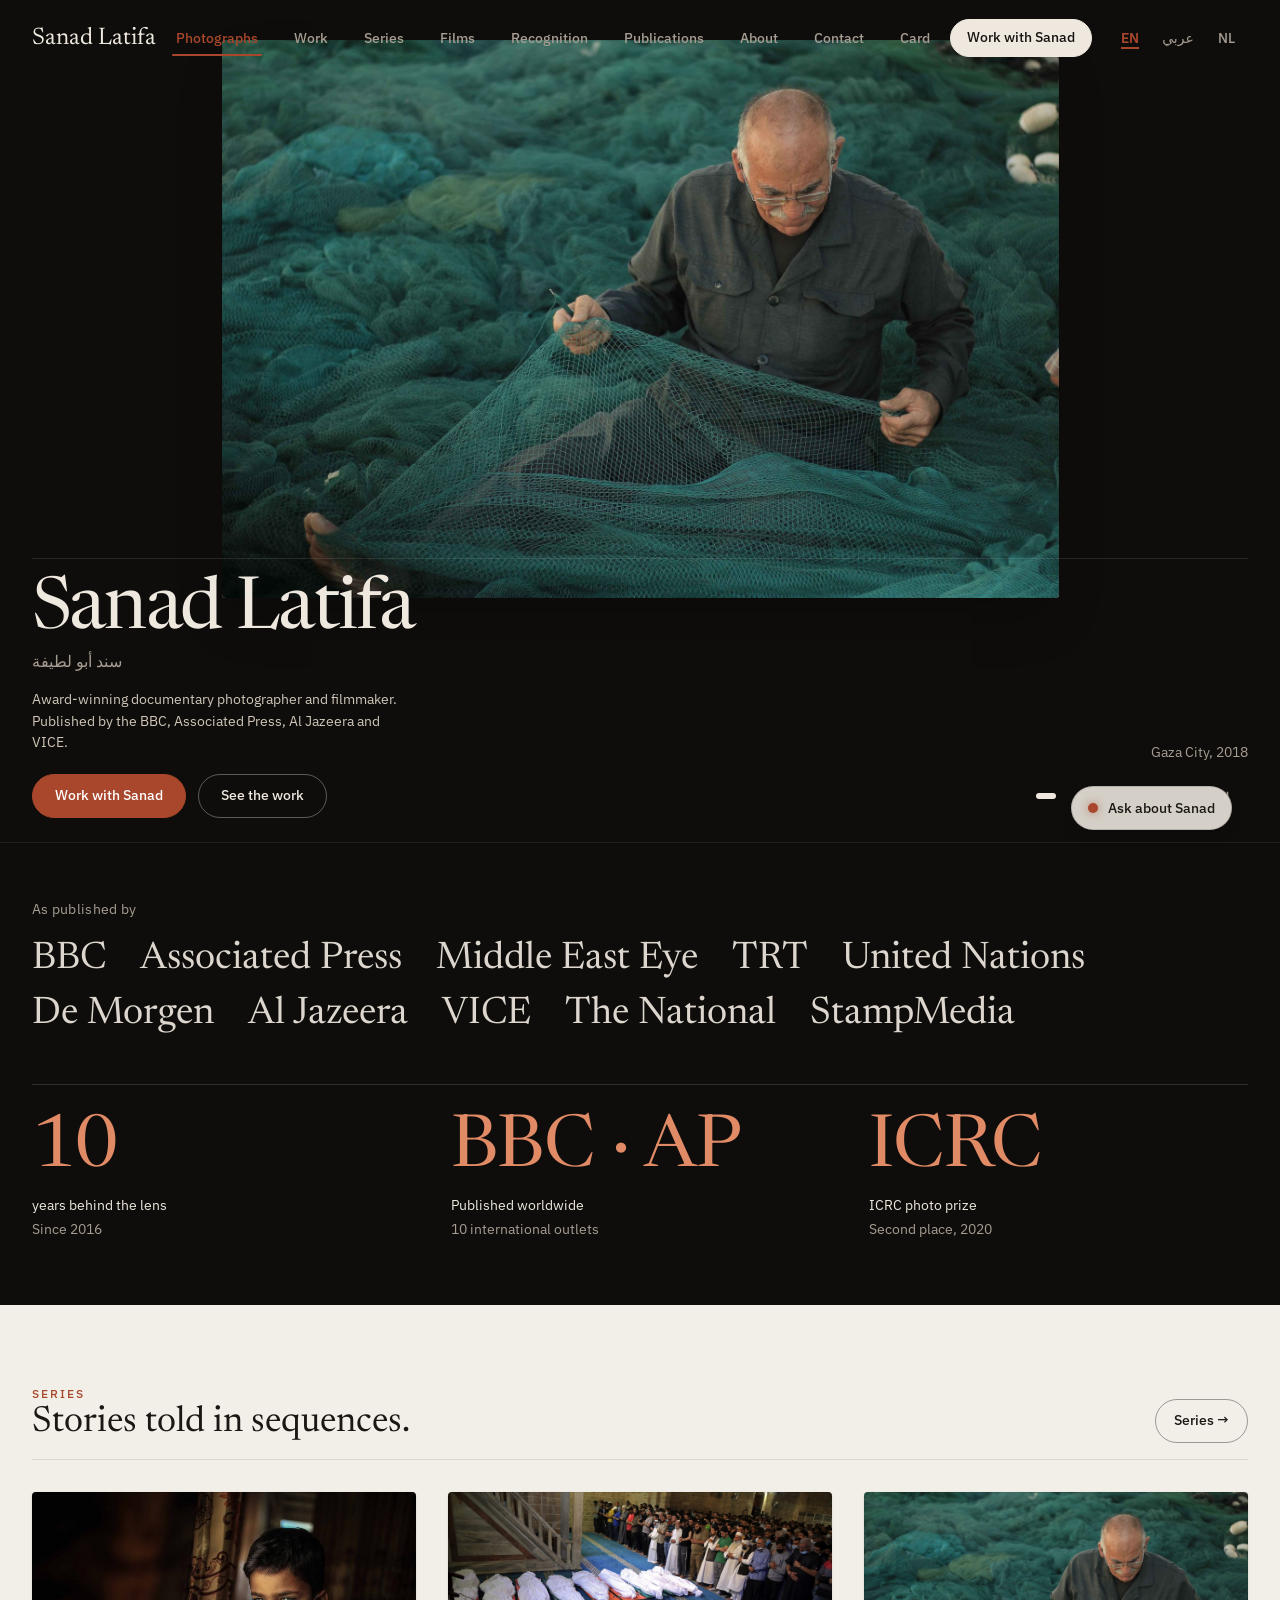
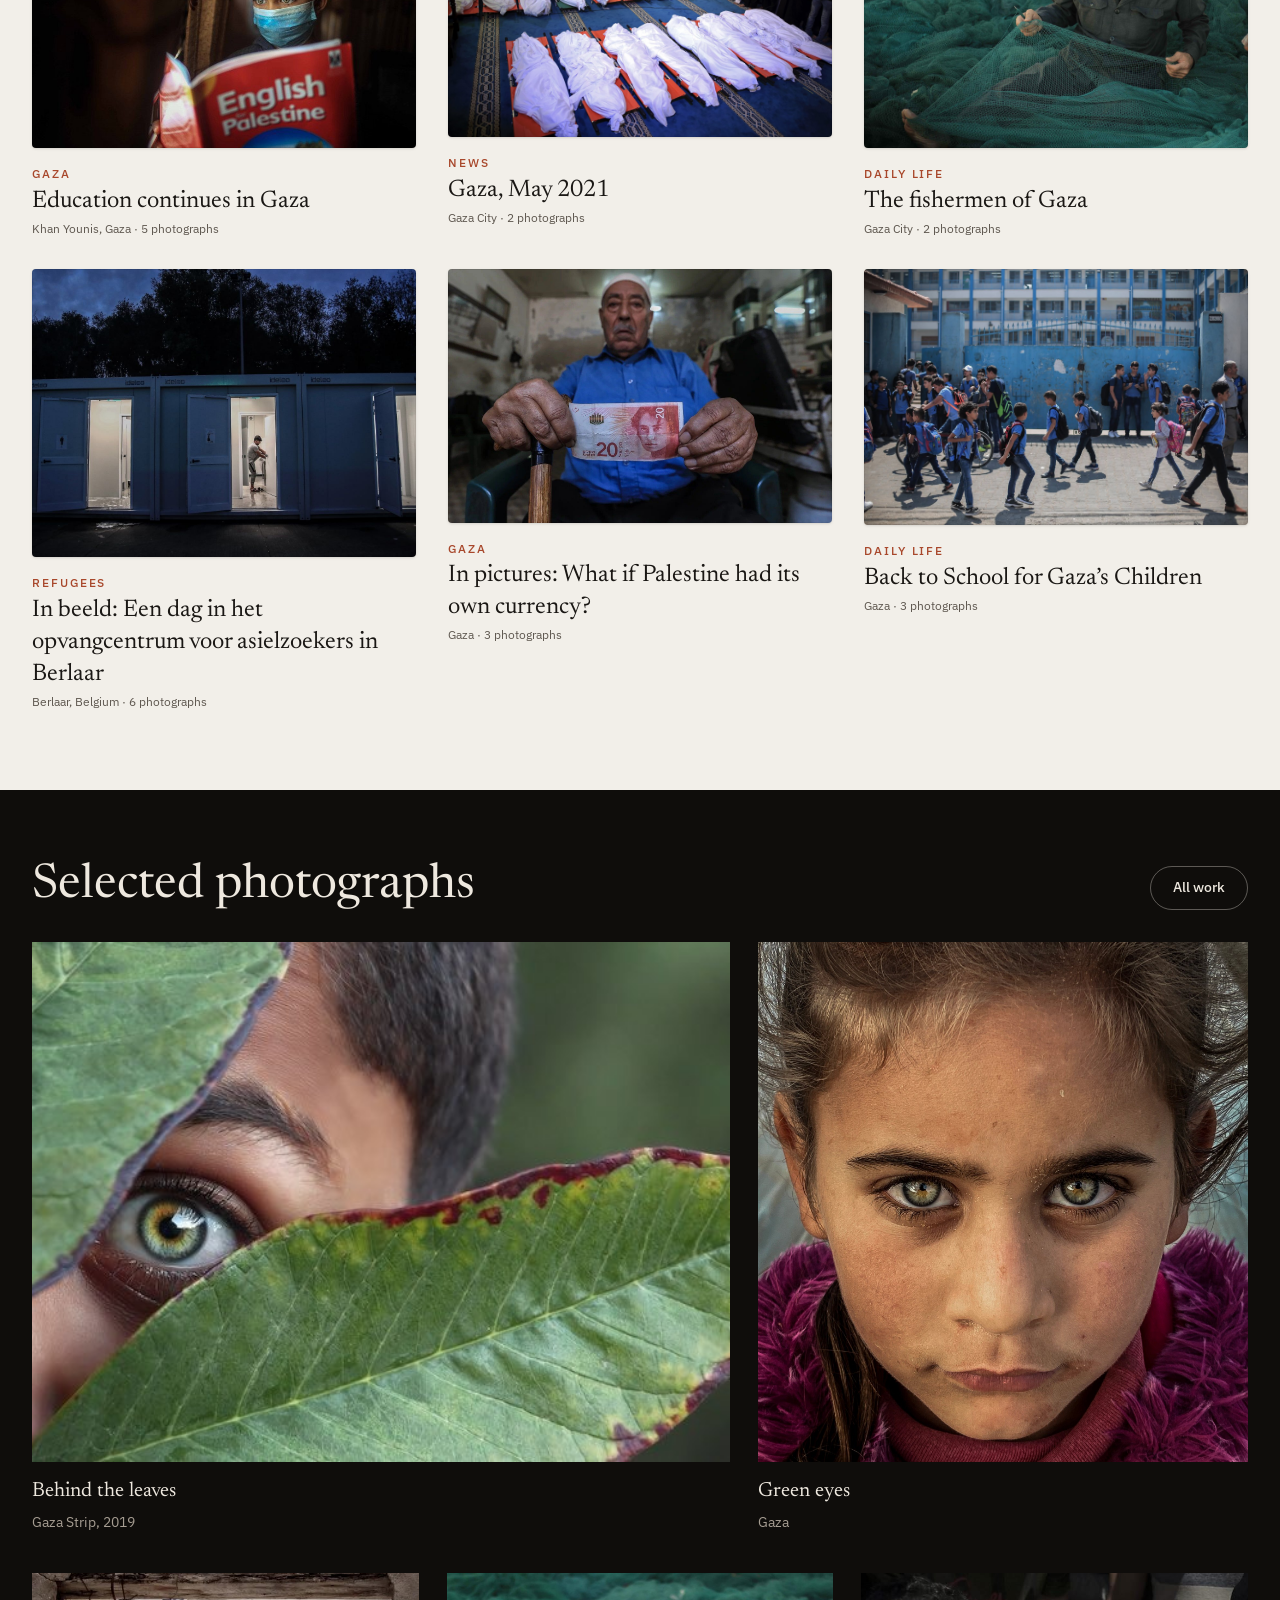
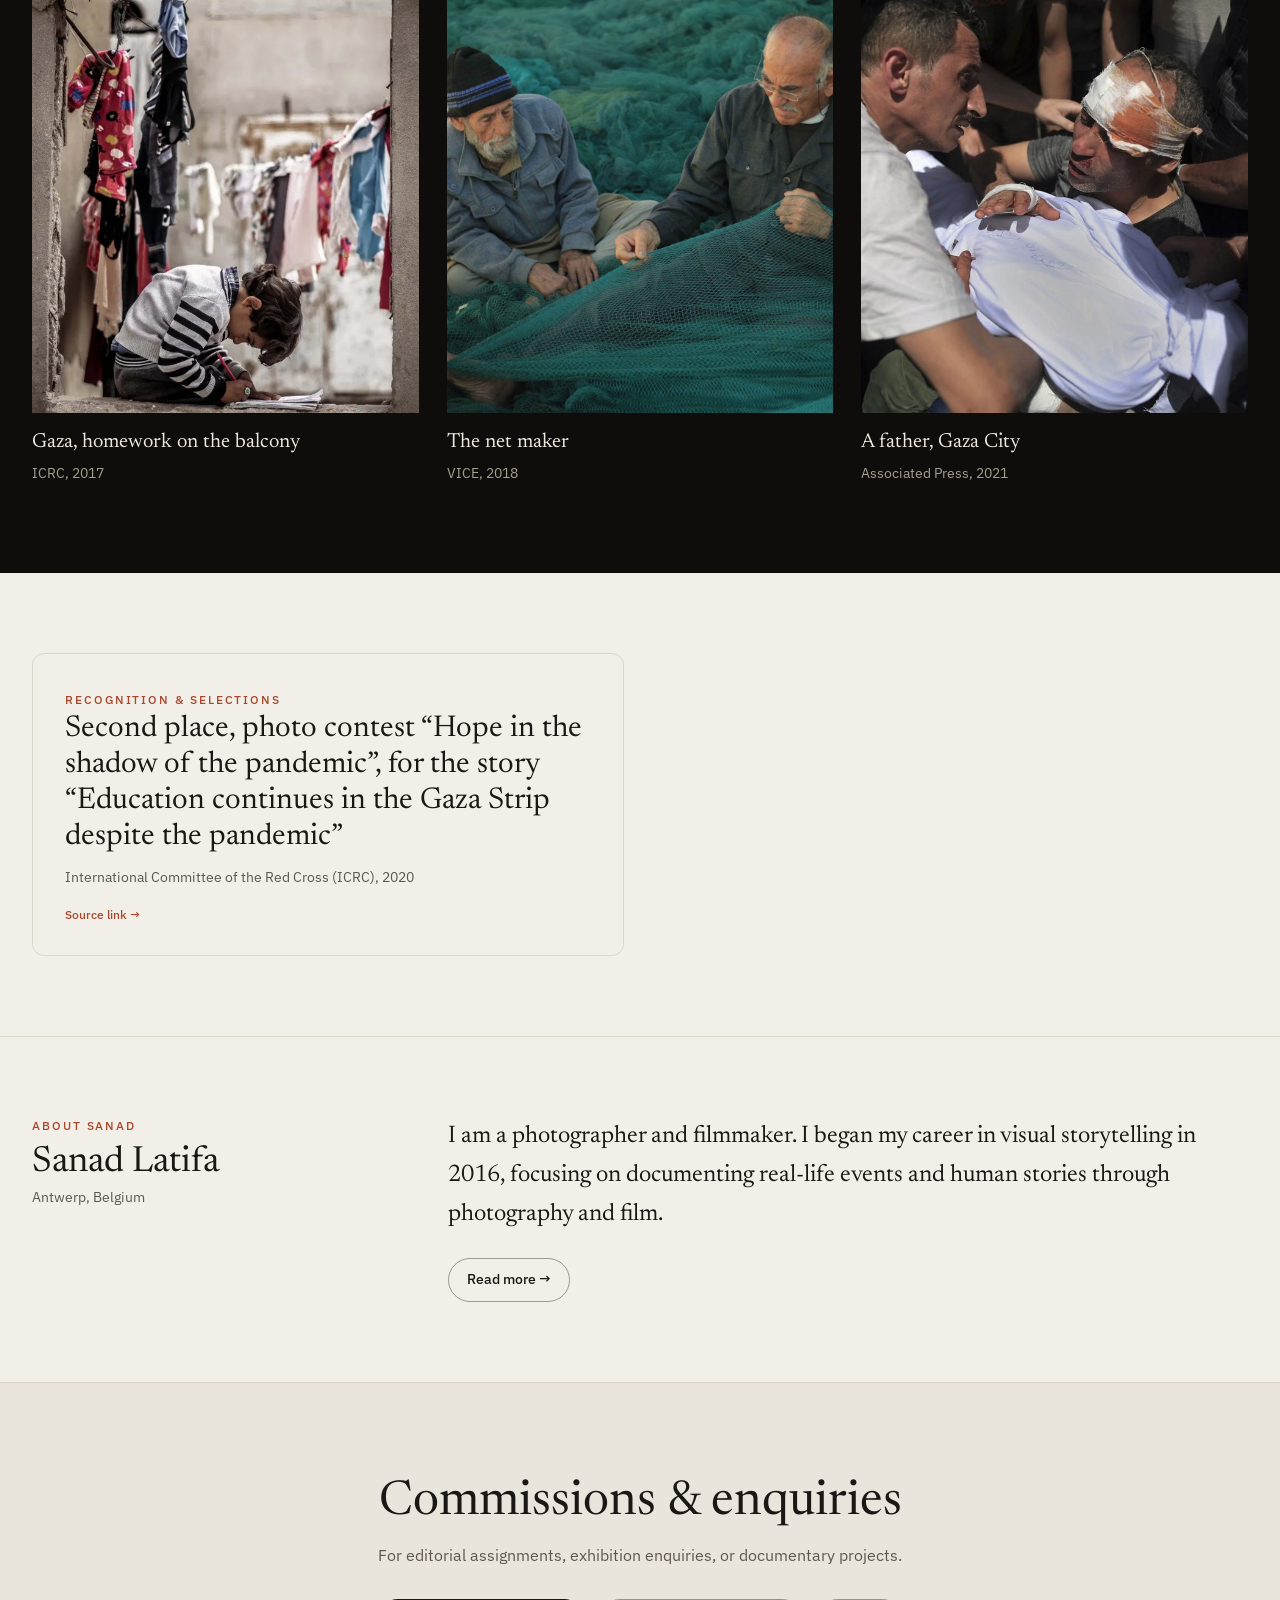
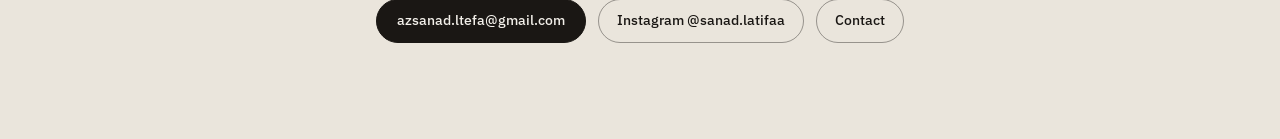
==== index.html @ f1bec3b4 "Add the eye-behind-the-leaves photo as the lead selected photograph Co-Authored-By: Claude Opus 5.5 " ====
<!doctype html>
<html lang="en" dir="ltr">
  <head>
    <meta charset="UTF-8" />
    <meta name="viewport" content="width=device-width, initial-scale=1.0, viewport-fit=cover" />
    <title>Sanad Latifa — Photography & Films</title>
    <meta name="description" content="Sanad Latifa (سند أبو لطيفة) — documentary photographer and filmmaker based in Belgium. Work published by and made with the BBC, Associated Press, Middle East Eye, TRT, the United Nations and De Morgen." />
    <meta property="og:title" content="Sanad Latifa — Photography & Films" />
    <meta property="og:description" content="Sanad Latifa (سند أبو لطيفة) — documentary photographer and filmmaker based in Belgium. Work published by and made with the BBC, Associated Press, Middle East Eye, TRT, the United Nations and De Morgen." />
    <meta property="og:type" content="website" />
    <meta name="twitter:card" content="summary_large_image" />
    <link rel="canonical" href="https://7gt5pfgb2k-a11y.github.io/sanad-portfolio-preview/" />
    <meta property="og:url" content="https://7gt5pfgb2k-a11y.github.io/sanad-portfolio-preview/" />
    <meta property="og:image" content="https://7gt5pfgb2k-a11y.github.io/sanad-portfolio-preview/local-photos/berlaar-05.jpg" />
    <meta property="og:image:alt" content="Photograph by Sanad Latifa, Berlaar, Belgium, 2022" />
    <meta name="twitter:image" content="https://7gt5pfgb2k-a11y.github.io/sanad-portfolio-preview/local-photos/berlaar-05.jpg" />
    <script type="application/ld+json">{"@context":"https://schema.org","@type":"Person","name":"Sanad Latifa","alternateName":"سند أبو لطيفة","jobTitle":"Documentary photographer and filmmaker","url":"https://7gt5pfgb2k-a11y.github.io/sanad-portfolio-preview/","image":"https://7gt5pfgb2k-a11y.github.io/sanad-portfolio-preview/local-photos/berlaar-05.jpg","email":"mailto:azsanad.ltefa@gmail.com","address":{"@type":"PostalAddress","addressCountry":"BE"},"sameAs":["https://www.instagram.com/sanad.latifaa/"]}</script>
    <link rel="icon" href="data:image/svg+xml,%3Csvg xmlns=%27http://www.w3.org/2000/svg%27 viewBox=%270 0 32 32%27%3E%3Crect width=%2732%27 height=%2732%27 rx=%276%27 fill=%27%23A8472B%27/%3E%3Ctext x=%2716%27 y=%2722%27 font-family=%27Georgia,serif%27 font-size=%2718%27 fill=%27%23F2EFE9%27 text-anchor=%27middle%27%3ES%3C/text%3E%3C/svg%3E" />
    <link rel="preconnect" href="https://fonts.googleapis.com">
    <link rel="preconnect" href="https://fonts.gstatic.com" crossorigin>
    <link href="https://fonts.googleapis.com/css2?family=IBM+Plex+Sans+Arabic:wght@400;500;600;700&family=IBM+Plex+Sans:ital,wght@0,400;0,500;0,600;0,700;1,400&family=Newsreader:ital,opsz,wght@0,6..72,400;0,6..72,500;1,6..72,400&family=Noto+Naskh+Arabic:wght@400;500;600;700&display=swap" rel="stylesheet">
    <meta name="theme-color" content="#F2EFE9" media="(prefers-color-scheme: light)" />
    <meta name="theme-color" content="#15120F" media="(prefers-color-scheme: dark)" />
    <script type="module" crossorigin src="./assets/index-DoaQtnTB.js"></script>
    <link rel="stylesheet" crossorigin href="./assets/index-CX-brICL.css">
  </head>
  <body class="bg-[#F2EFE9] text-[#1A1714] antialiased selection:bg-[#A8472B]/20">
    <div id="root"></div>
  </body>
</html>
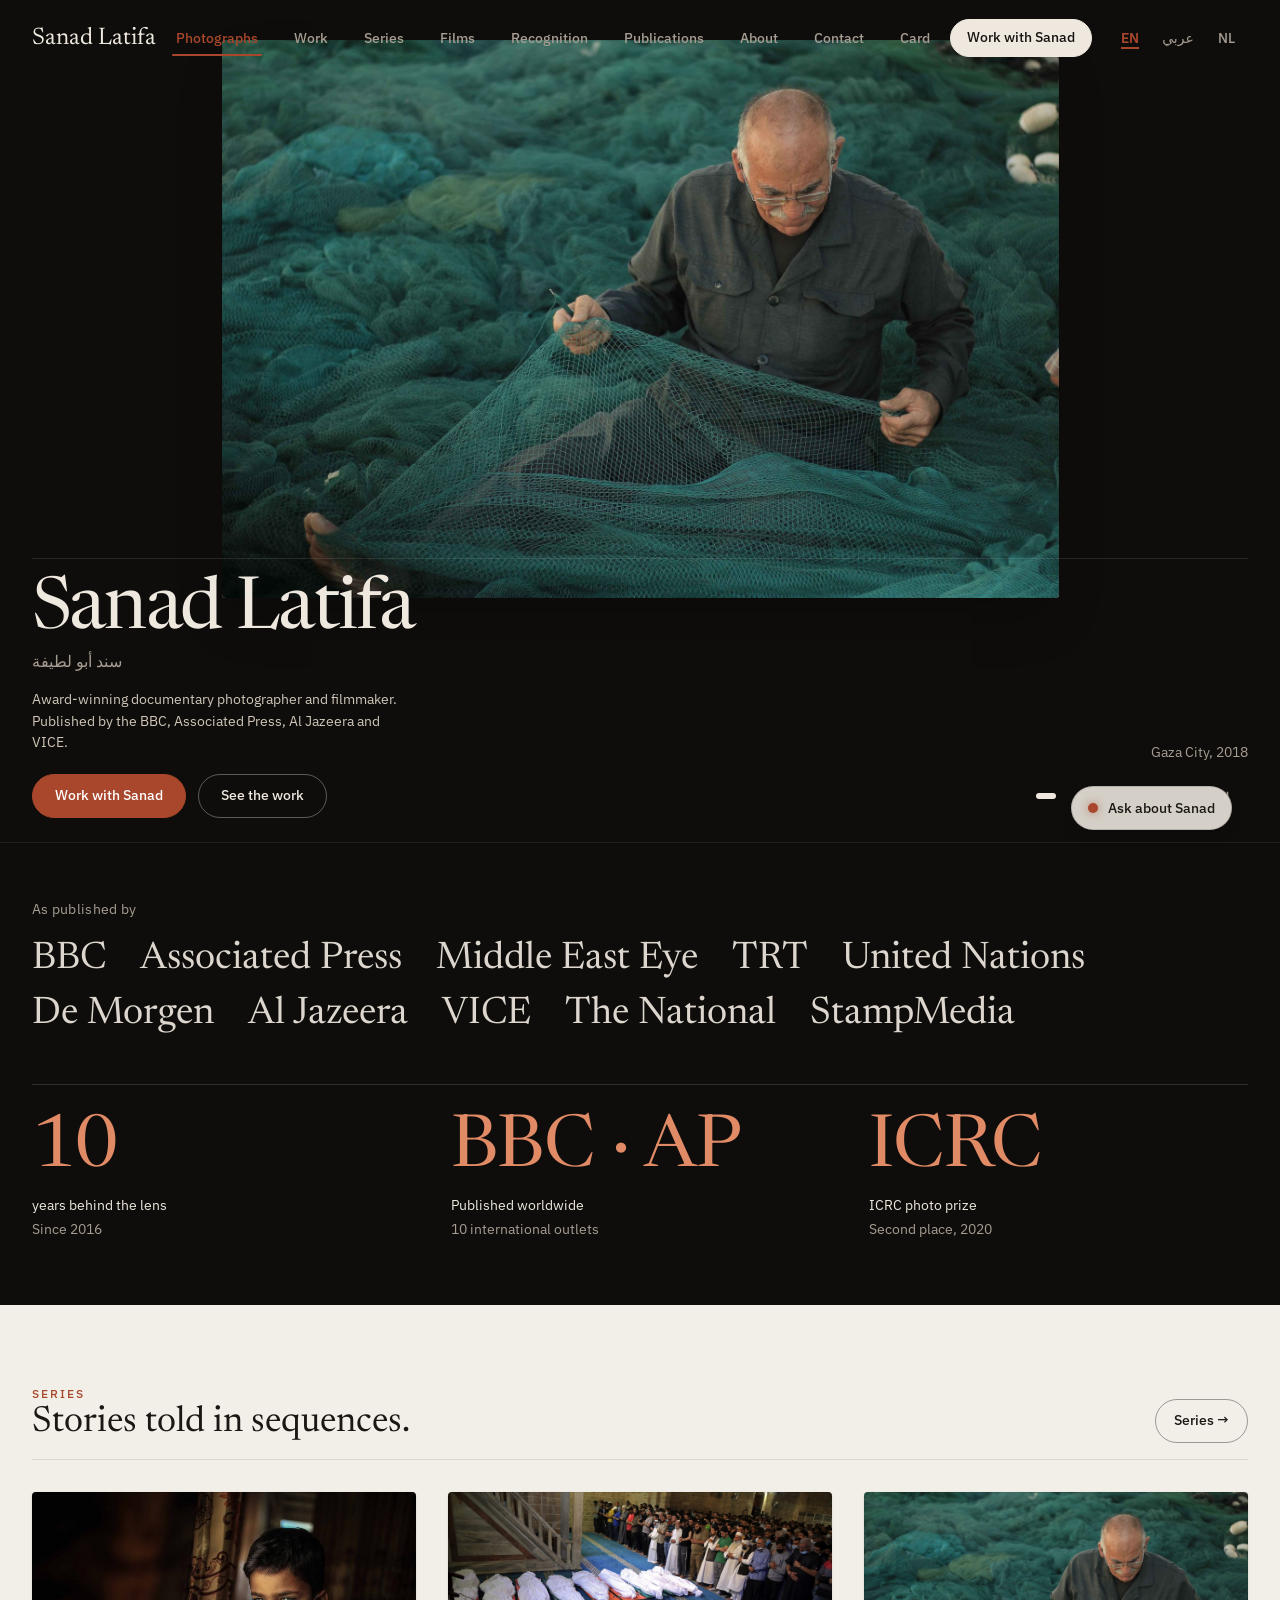
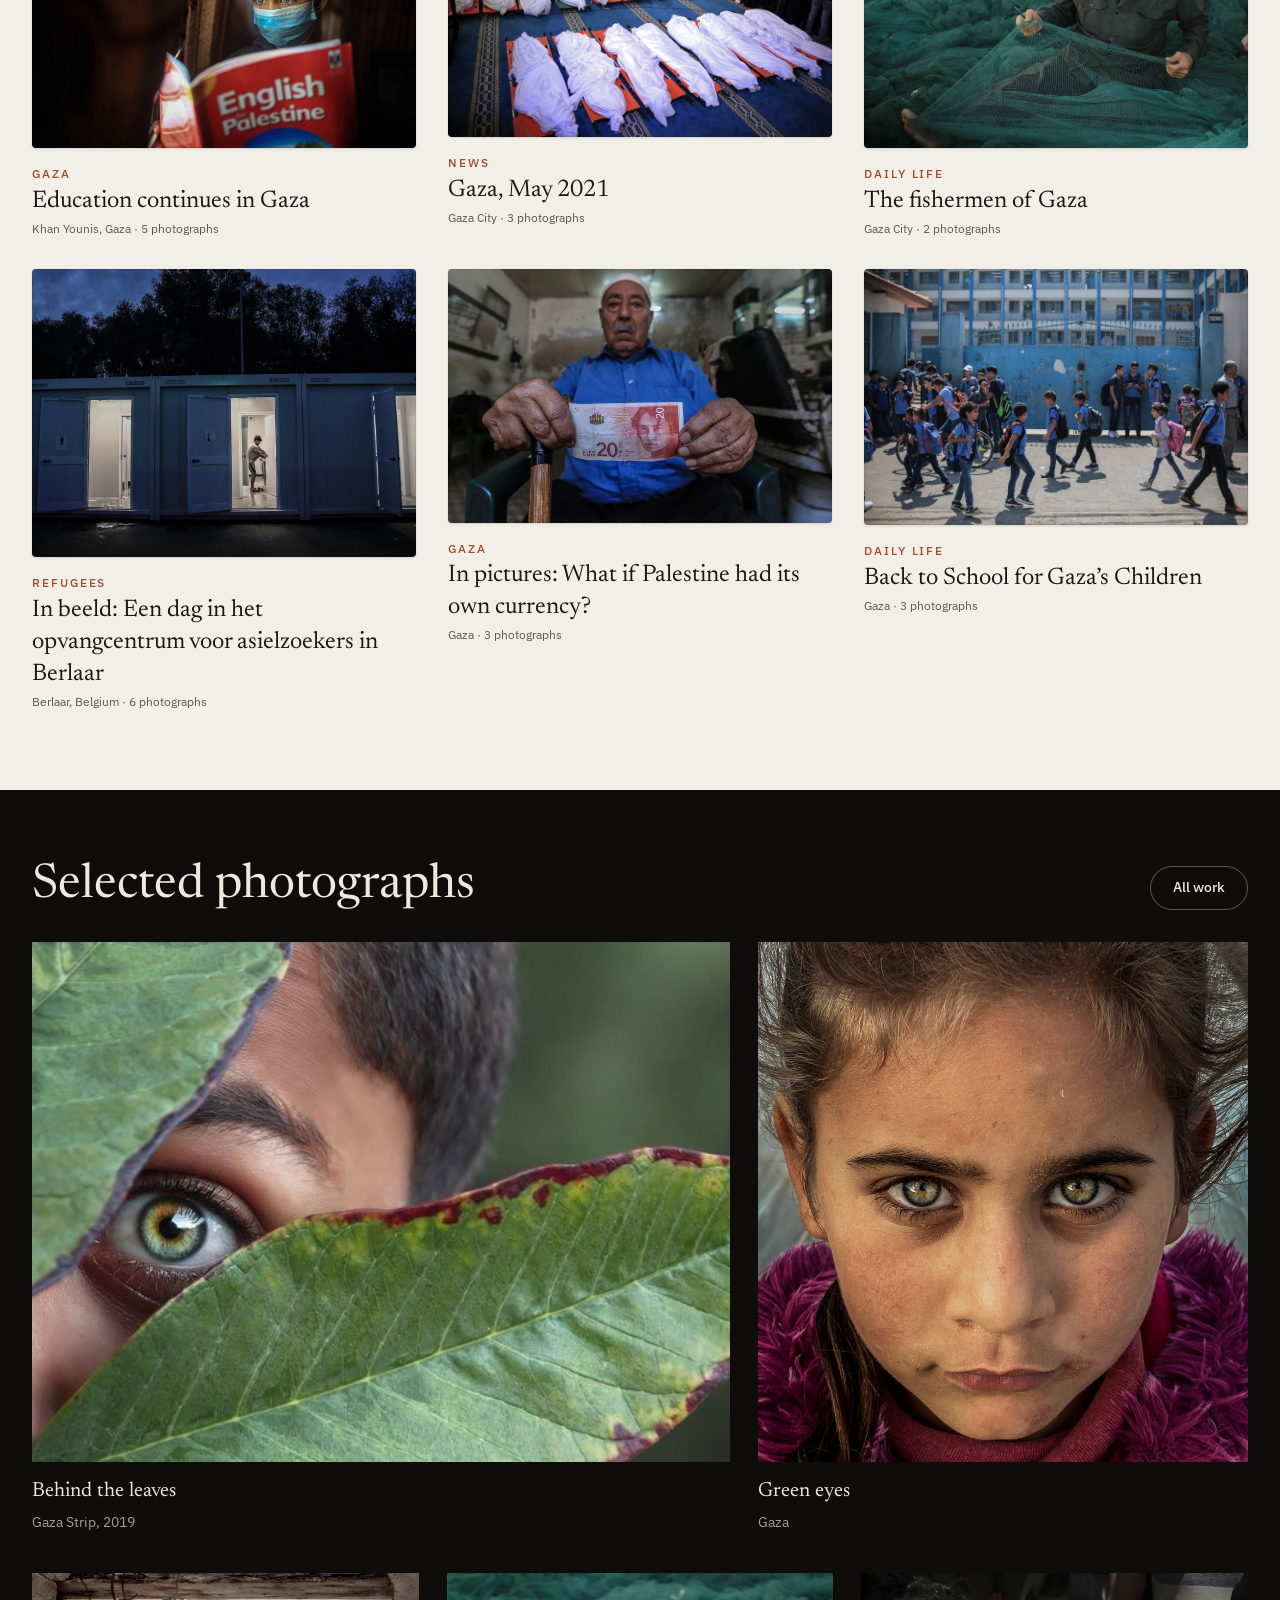
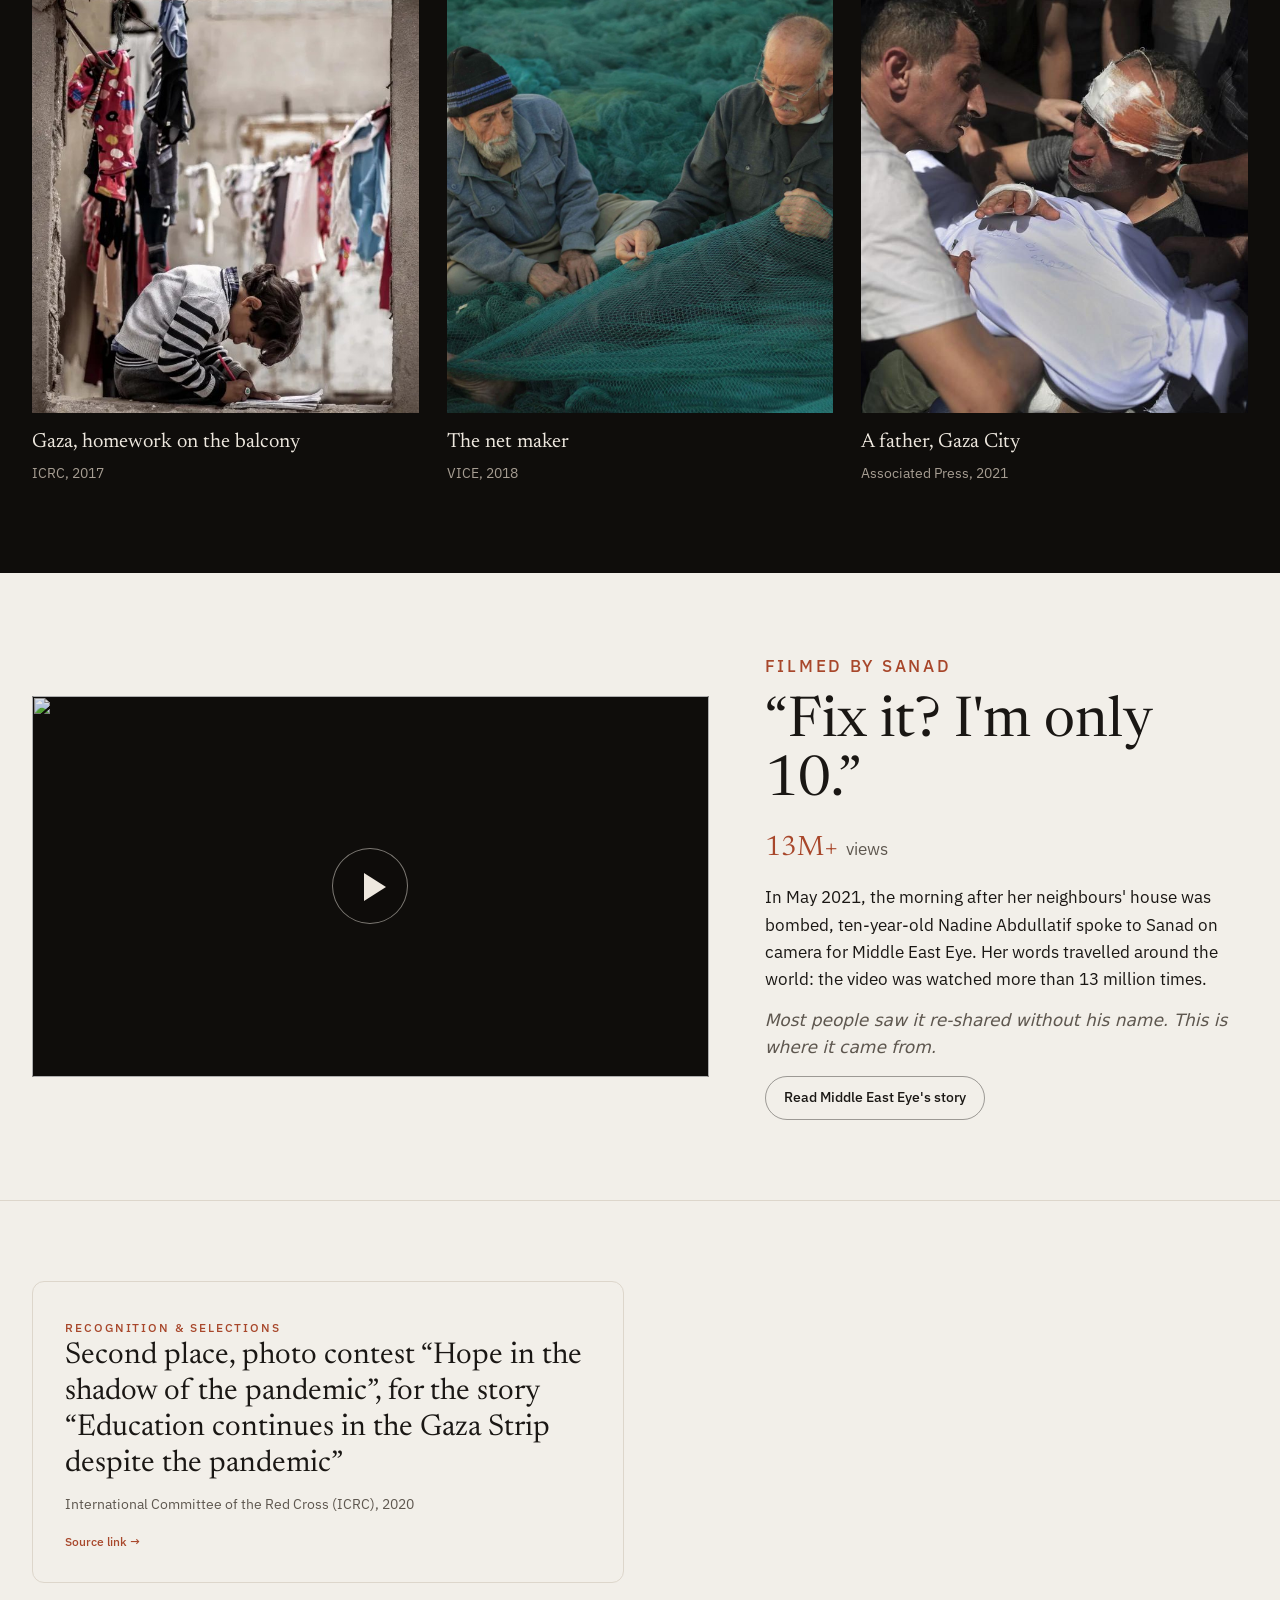
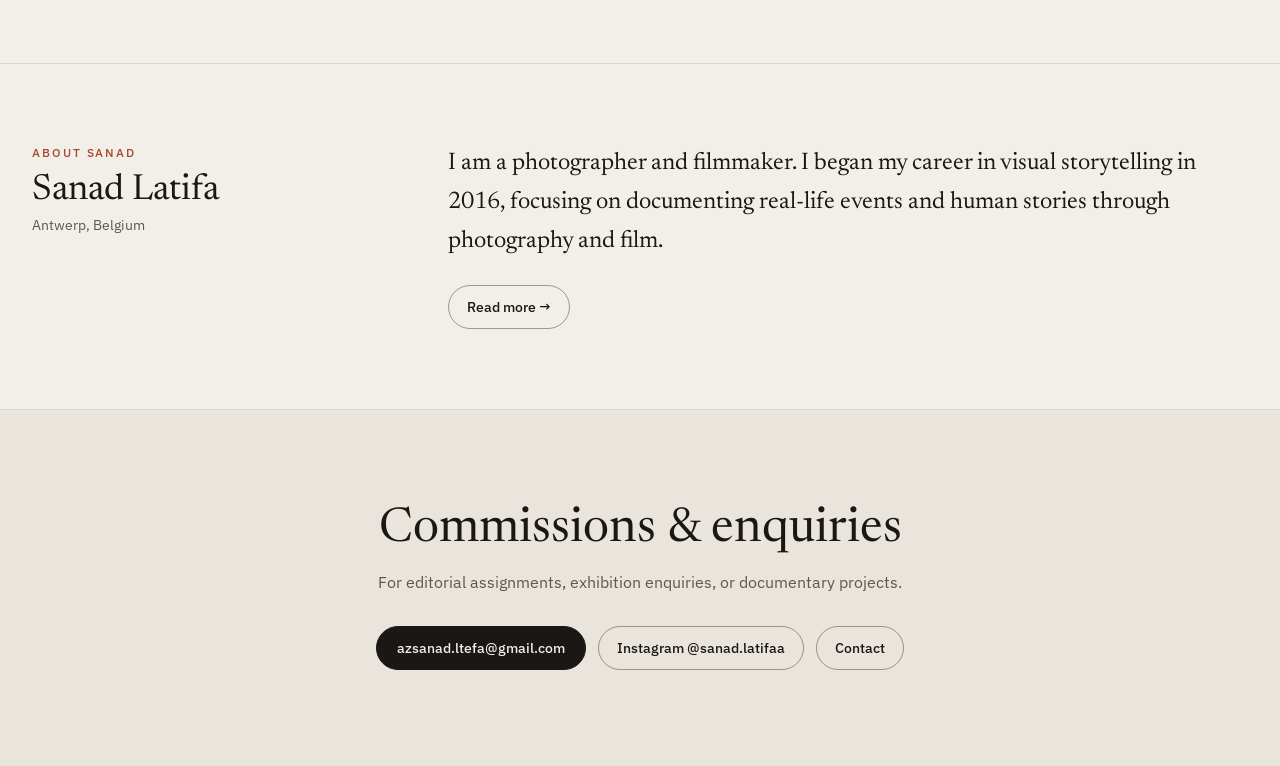
==== commit 85ab0242: "Feature Nadine (MEE, May 2021): the viral video Sanad filmed, with photo and publication Co-Authored" ====
--- a/index.html
+++ b/index.html
@@ -21,8 +21,8 @@
     <link href="https://fonts.googleapis.com/css2?family=IBM+Plex+Sans+Arabic:wght@400;500;600;700&family=IBM+Plex+Sans:ital,wght@0,400;0,500;0,600;0,700;1,400&family=Newsreader:ital,opsz,wght@0,6..72,400;0,6..72,500;1,6..72,400&family=Noto+Naskh+Arabic:wght@400;500;600;700&display=swap" rel="stylesheet">
     <meta name="theme-color" content="#F2EFE9" media="(prefers-color-scheme: light)" />
     <meta name="theme-color" content="#15120F" media="(prefers-color-scheme: dark)" />
-    <script type="module" crossorigin src="./assets/index-DoaQtnTB.js"></script>
-    <link rel="stylesheet" crossorigin href="./assets/index-CX-brICL.css">
+    <script type="module" crossorigin src="./assets/index-Ucm84oot.js"></script>
+    <link rel="stylesheet" crossorigin href="./assets/index-CaeQ4lK_.css">
   </head>
   <body class="bg-[#F2EFE9] text-[#1A1714] antialiased selection:bg-[#A8472B]/20">
     <div id="root"></div>
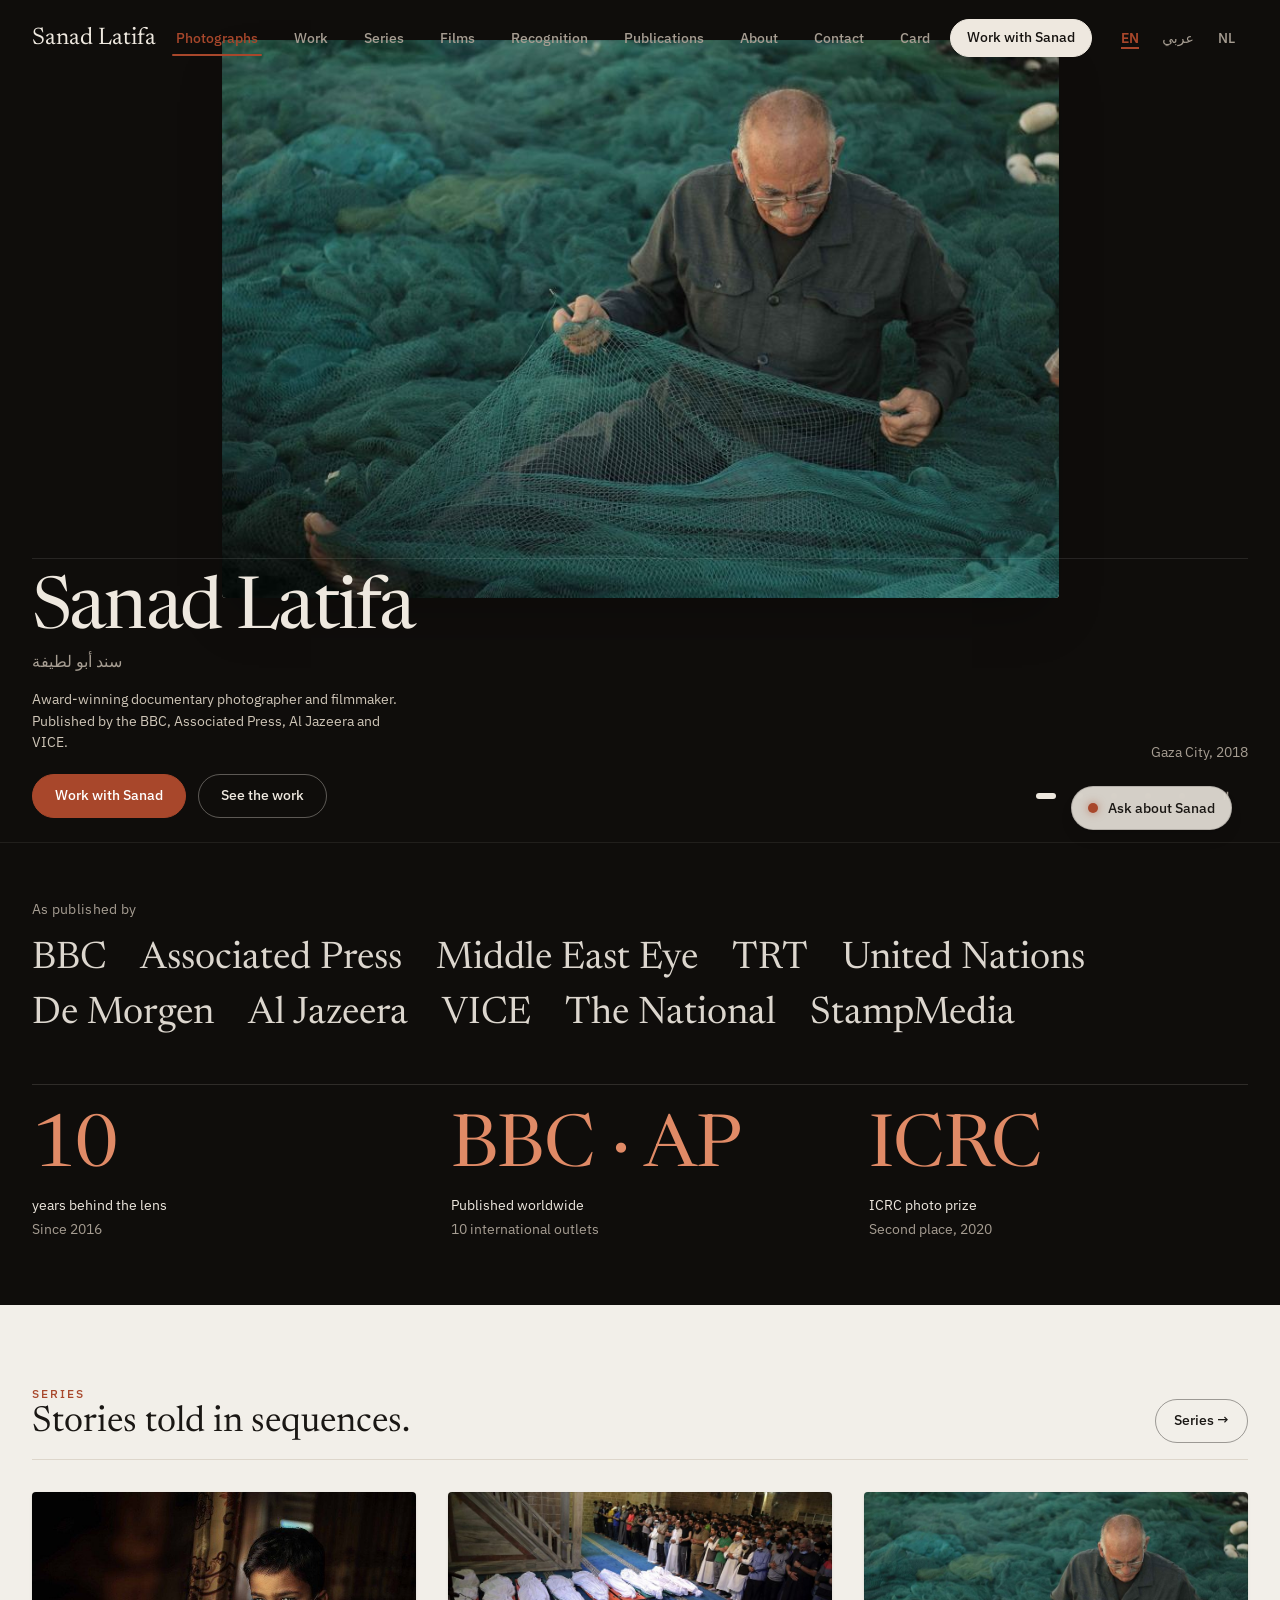
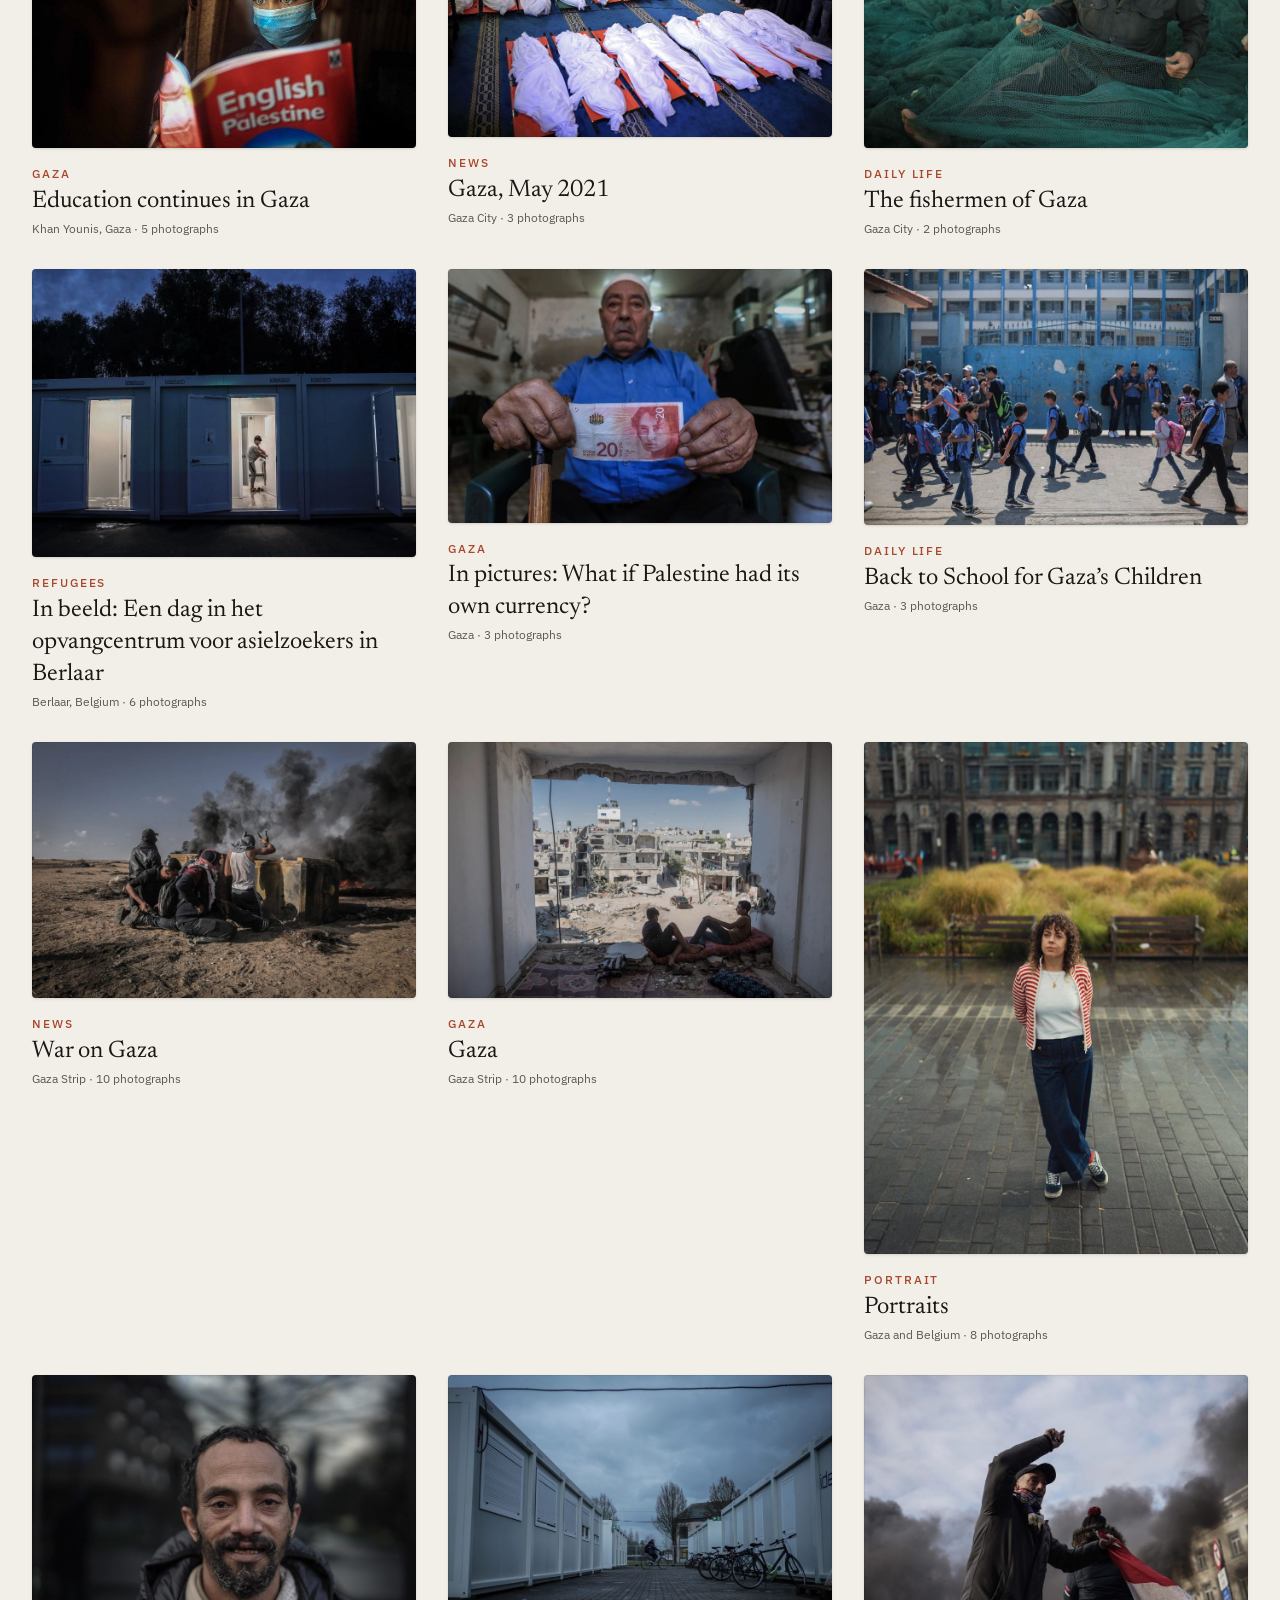
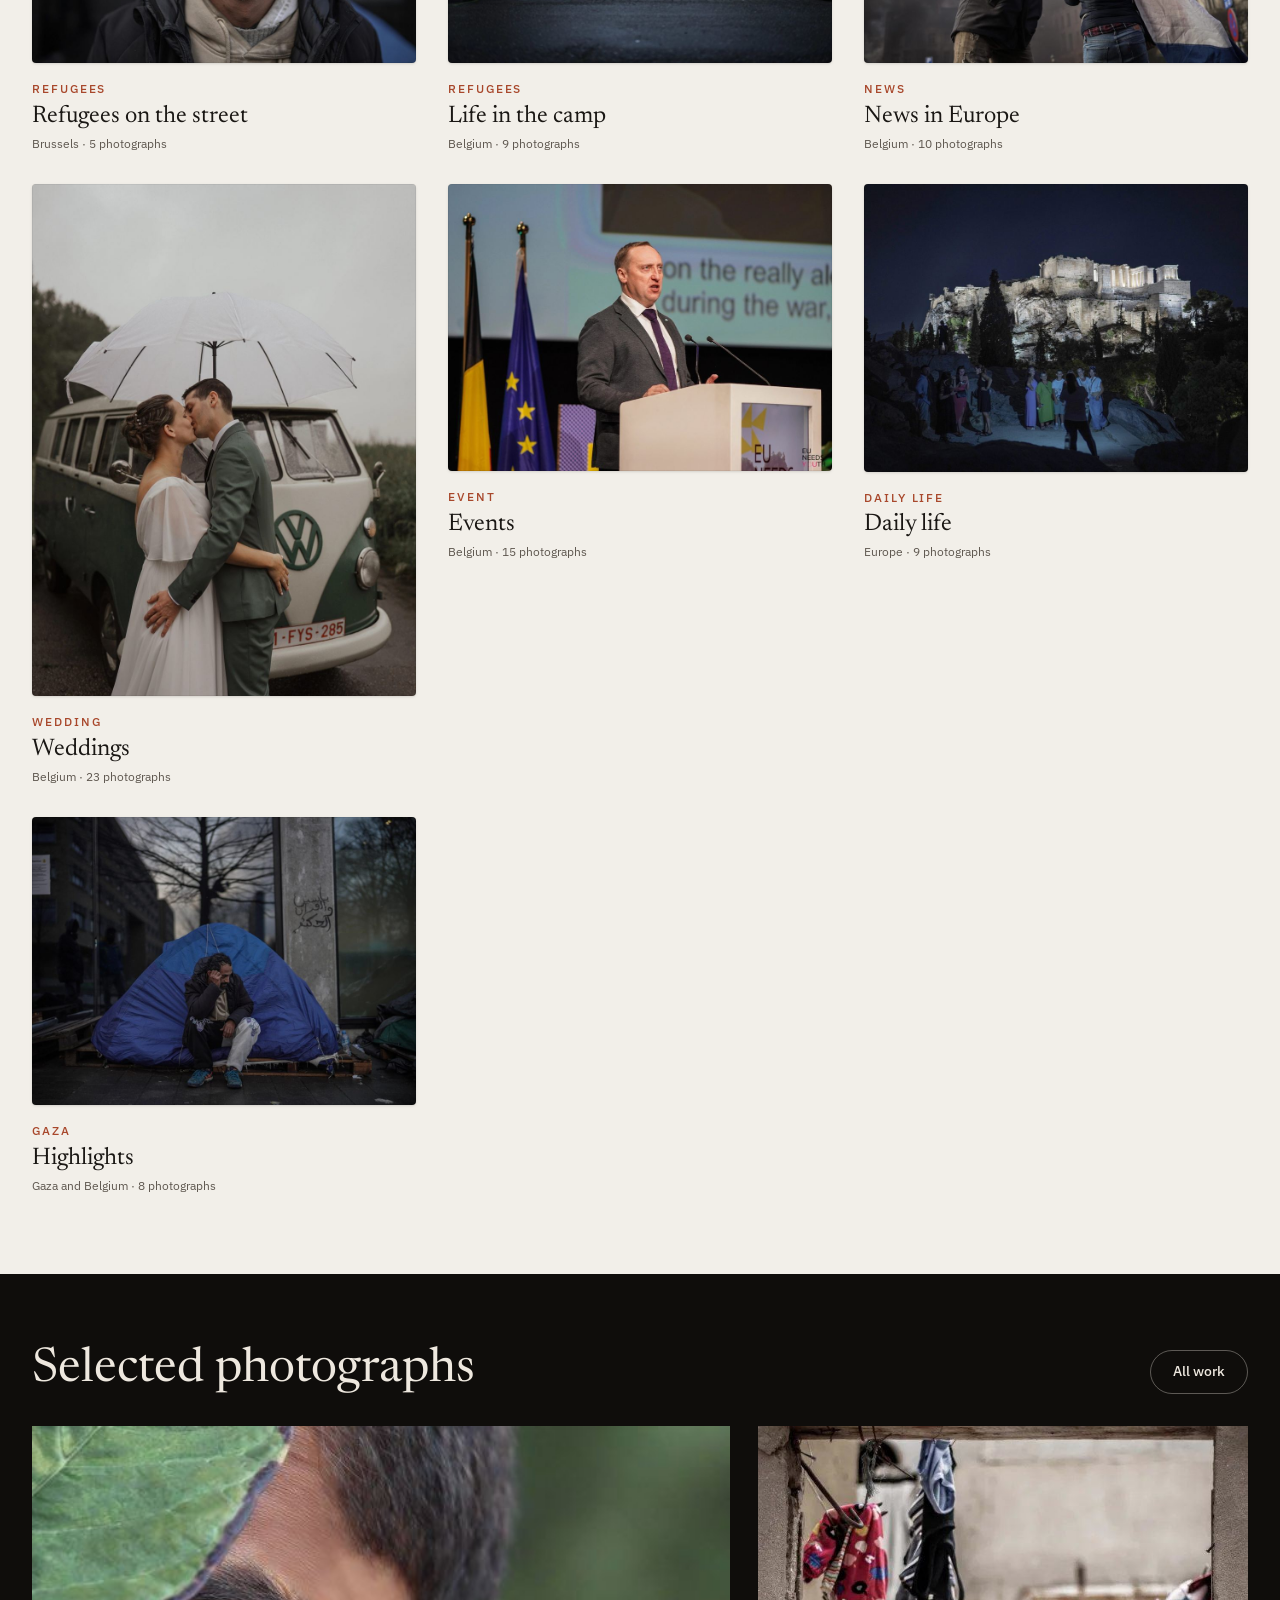
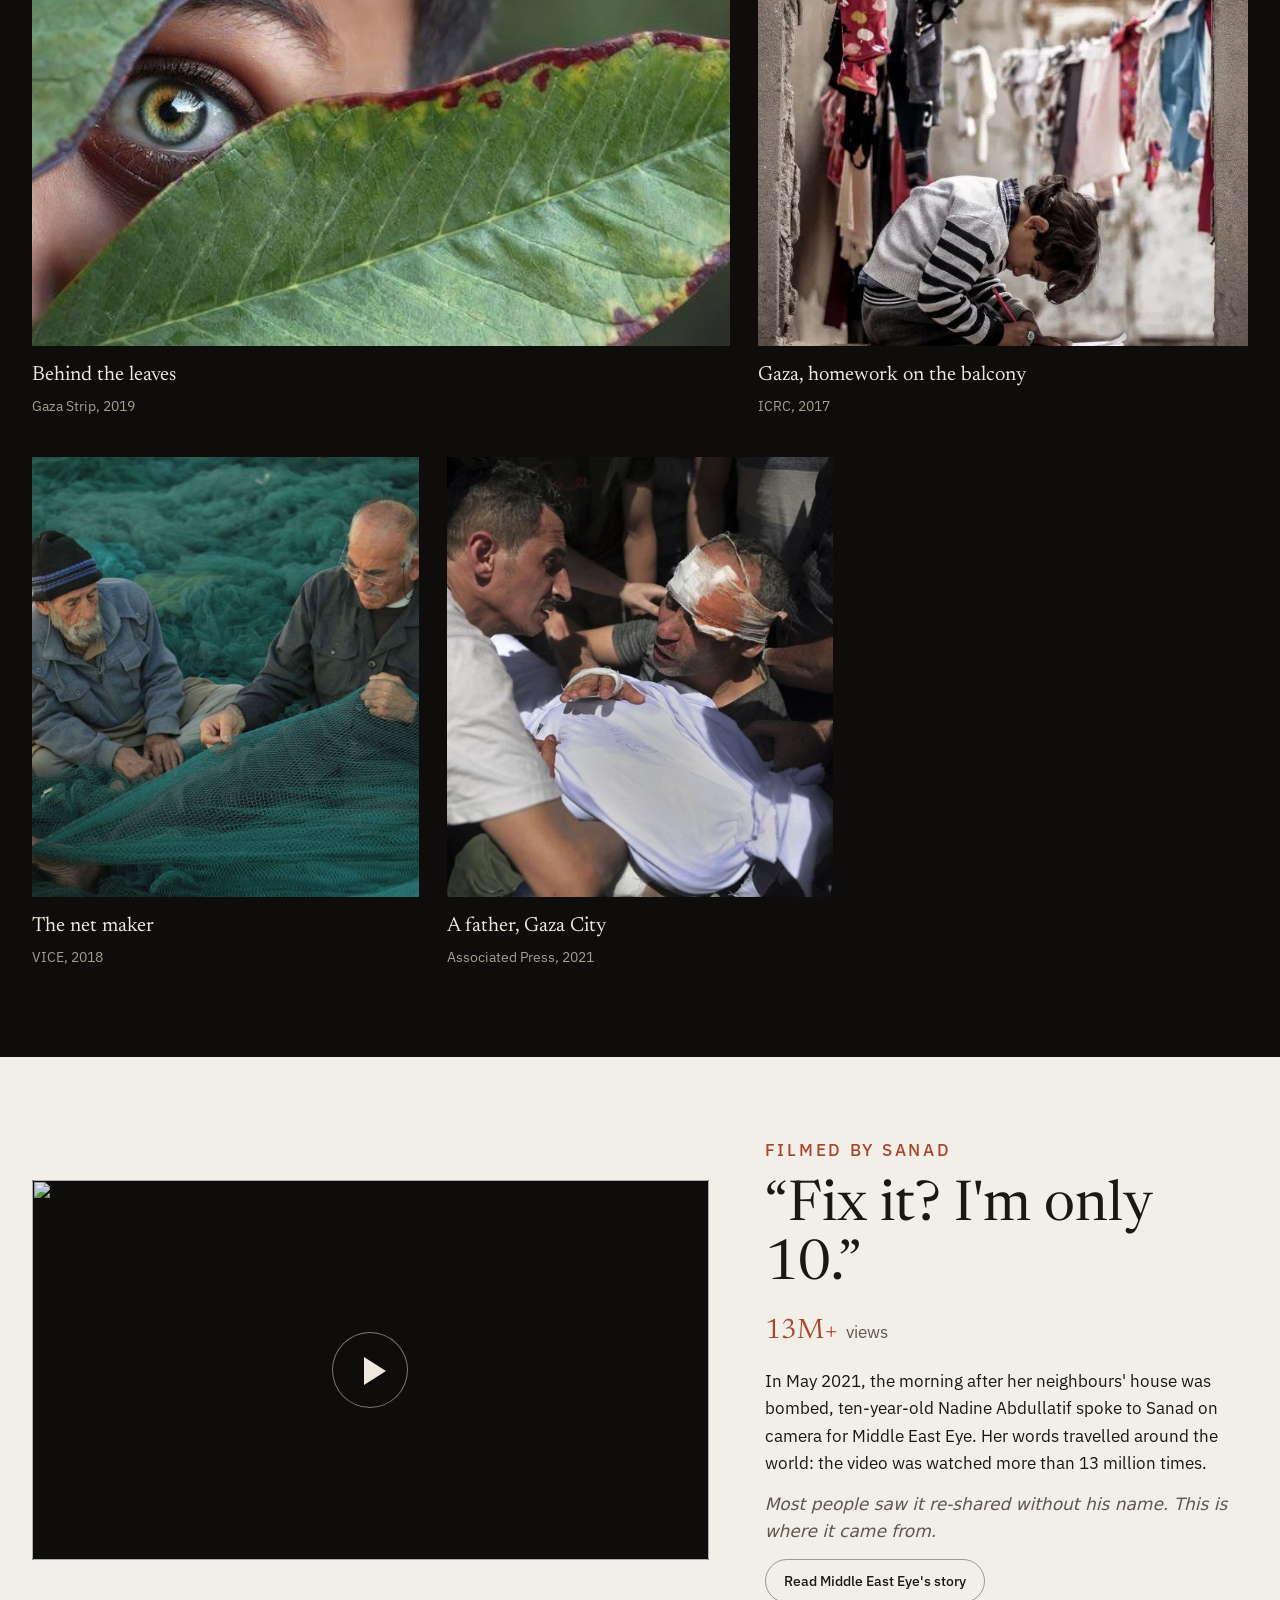
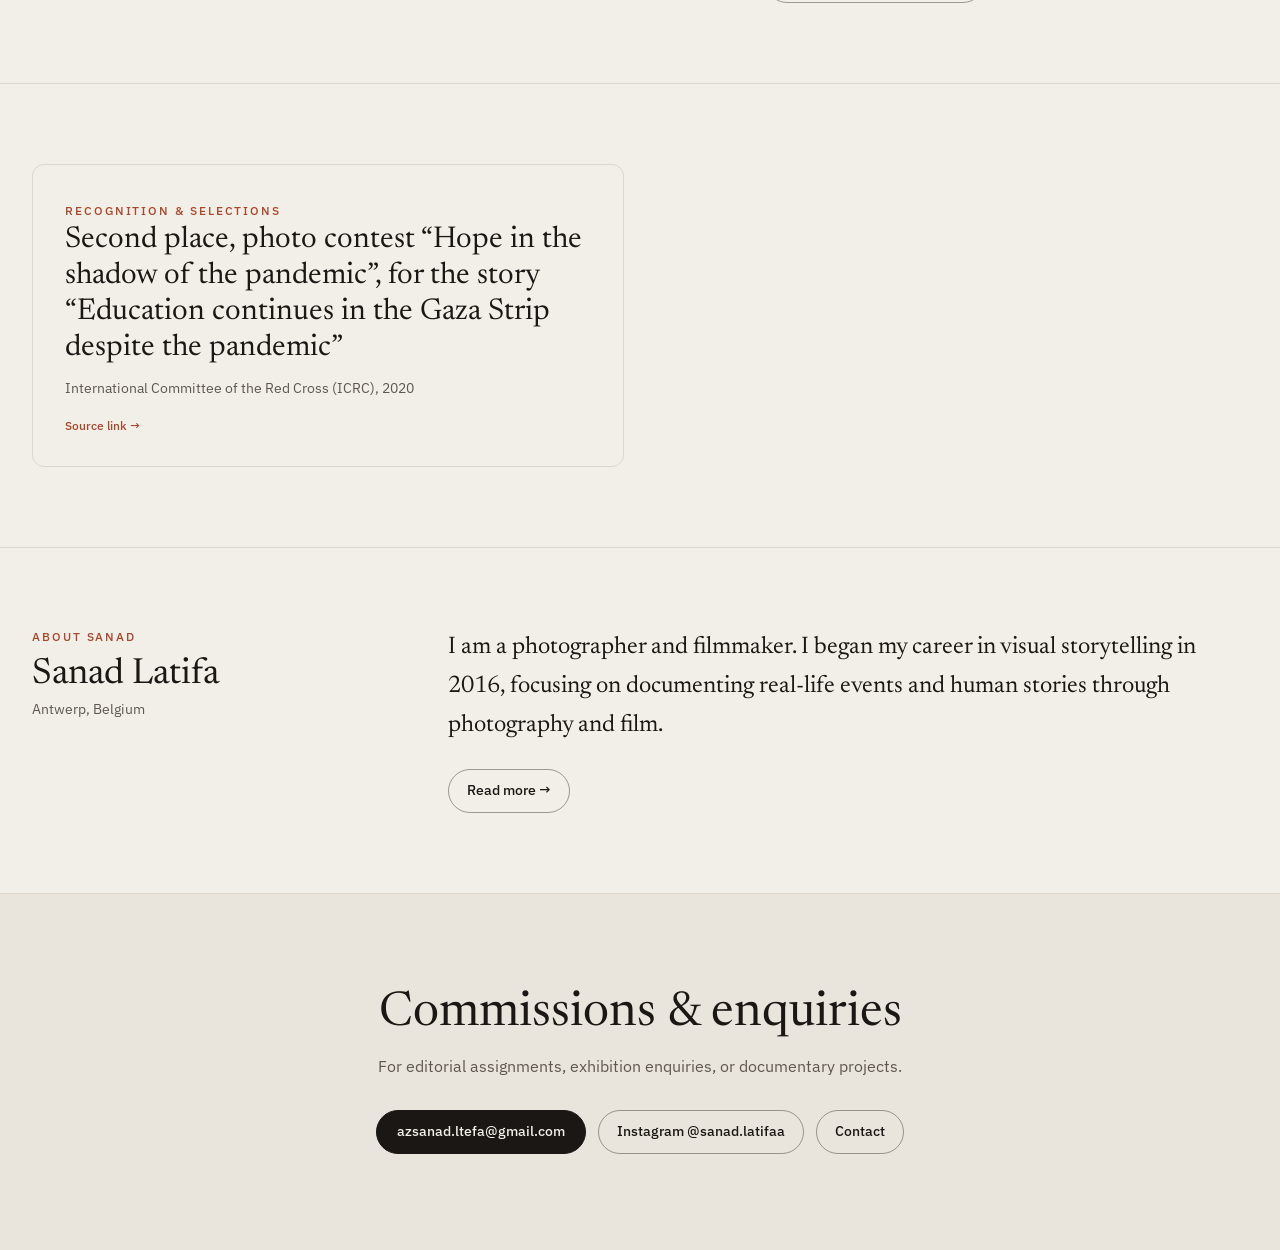
==== commit 1ecec993: "Add 107 photos from Sanad's own site in 10 series; 900px variants + srcset for phones; new hero Co-A" ====
--- a/index.html
+++ b/index.html
@@ -21,8 +21,8 @@
     <link href="https://fonts.googleapis.com/css2?family=IBM+Plex+Sans+Arabic:wght@400;500;600;700&family=IBM+Plex+Sans:ital,wght@0,400;0,500;0,600;0,700;1,400&family=Newsreader:ital,opsz,wght@0,6..72,400;0,6..72,500;1,6..72,400&family=Noto+Naskh+Arabic:wght@400;500;600;700&display=swap" rel="stylesheet">
     <meta name="theme-color" content="#F2EFE9" media="(prefers-color-scheme: light)" />
     <meta name="theme-color" content="#15120F" media="(prefers-color-scheme: dark)" />
-    <script type="module" crossorigin src="./assets/index-Ucm84oot.js"></script>
-    <link rel="stylesheet" crossorigin href="./assets/index-CaeQ4lK_.css">
+    <script type="module" crossorigin src="./assets/index-CE2tAvPf.js"></script>
+    <link rel="stylesheet" crossorigin href="./assets/index-fk7Xeulv.css">
   </head>
   <body class="bg-[#F2EFE9] text-[#1A1714] antialiased selection:bg-[#A8472B]/20">
     <div id="root"></div>
